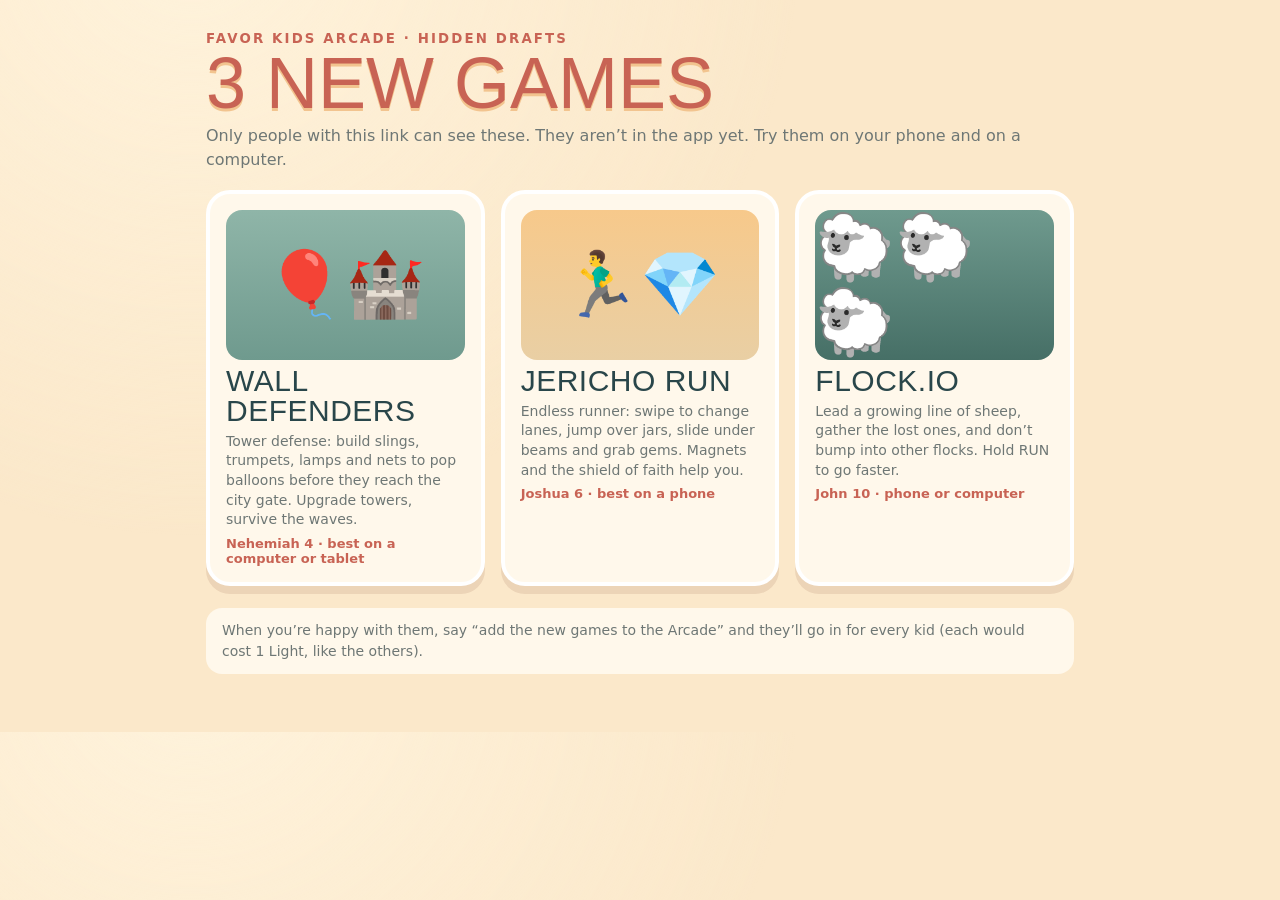
==== new-games-q8w3/index.html @ 2c7be0f5 "Hidden drafts: Wall Defenders (tower defense), Jericho Run (lane runner), Flock.io (sheep snake). No" ====
<!doctype html><html lang="en"><head><title>New games · draft</title>
<meta charset="utf-8"><meta name="viewport" content="width=device-width, initial-scale=1, viewport-fit=cover"><meta name="robots" content="noindex, nofollow">
<style>
@font-face{font-family:FavorSans;src:url('/favor-sans-bold.otf')}@font-face{font-family:Agharti;src:url('/agharti-bold.ttf')}
*{box-sizing:border-box}
body{margin:0;background:radial-gradient(circle at 15% -10%,#fff3dc 0,transparent 45%),#fbe8ca;color:#29464a;font-family:FavorSans,'Trebuchet MS',system-ui,sans-serif}
main{max-width:900px;margin:0 auto;padding:28px 16px 40px}
small{letter-spacing:.16em;font-weight:700;color:#c86354}
h1{font:400 clamp(44px,9vw,72px)/.9 Agharti,Impact,sans-serif;text-transform:uppercase;margin:4px 0 8px;color:#c86354;text-shadow:0 3px 0 #f2c48f}
p{margin:0 0 18px;color:#6e7775;line-height:1.5}
.grid{display:grid;grid-template-columns:repeat(auto-fit,minmax(240px,1fr));gap:16px}
a.card{display:flex;flex-direction:column;gap:6px;text-decoration:none;color:#29464a;background:#fff8eb;border:4px solid #fff;border-radius:24px;padding:16px;box-shadow:0 8px 0 #ecd4b7;transition:transform .15s}
a.card:hover{transform:translateY(-3px)}
.art{height:150px;border-radius:16px;display:grid;place-items:center;font-size:64px}
a.card b{font:400 30px/1 Agharti,Impact,sans-serif;text-transform:uppercase;letter-spacing:.5px}
a.card span{font-size:14px;color:#6e7775;line-height:1.4}
a.card i{font-style:normal;font-size:13px;color:#c86354;font-weight:700}
.note{margin-top:22px;background:#fff8eb;border-radius:16px;padding:12px 16px;font-size:14px}
</style></head><body><main>
<small>FAVOR KIDS ARCADE · HIDDEN DRAFTS</small>
<h1>3 new games</h1>
<p>Only people with this link can see these. They aren’t in the app yet. Try them on your phone and on a computer.</p>
<div class="grid">
  <a class="card" href="../arcade/walls.html"><div class="art" style="background:linear-gradient(#8fb5a8,#6f9a8e)">🎈🏰</div><b>Wall Defenders</b><span>Tower defense: build slings, trumpets, lamps and nets to pop balloons before they reach the city gate. Upgrade towers, survive the waves.</span><i>Nehemiah 4 · best on a computer or tablet</i></a>
  <a class="card" href="../arcade/runner.html"><div class="art" style="background:linear-gradient(#f7c98b,#e9cfa4)">🏃‍♂️💎</div><b>Jericho Run</b><span>Endless runner: swipe to change lanes, jump over jars, slide under beams and grab gems. Magnets and the shield of faith help you.</span><i>Joshua 6 · best on a phone</i></a>
  <a class="card" href="../arcade/flock.html"><div class="art" style="background:linear-gradient(#6f9a8e,#466f66)">🐑🐑🐑</div><b>Flock.io</b><span>Lead a growing line of sheep, gather the lost ones, and don’t bump into other flocks. Hold RUN to go faster.</span><i>John 10 · phone or computer</i></a>
</div>
<p class="note">When you’re happy with them, say “add the new games to the Arcade” and they’ll go in for every kid (each would cost 1 Light, like the others).</p>
</main></body></html>
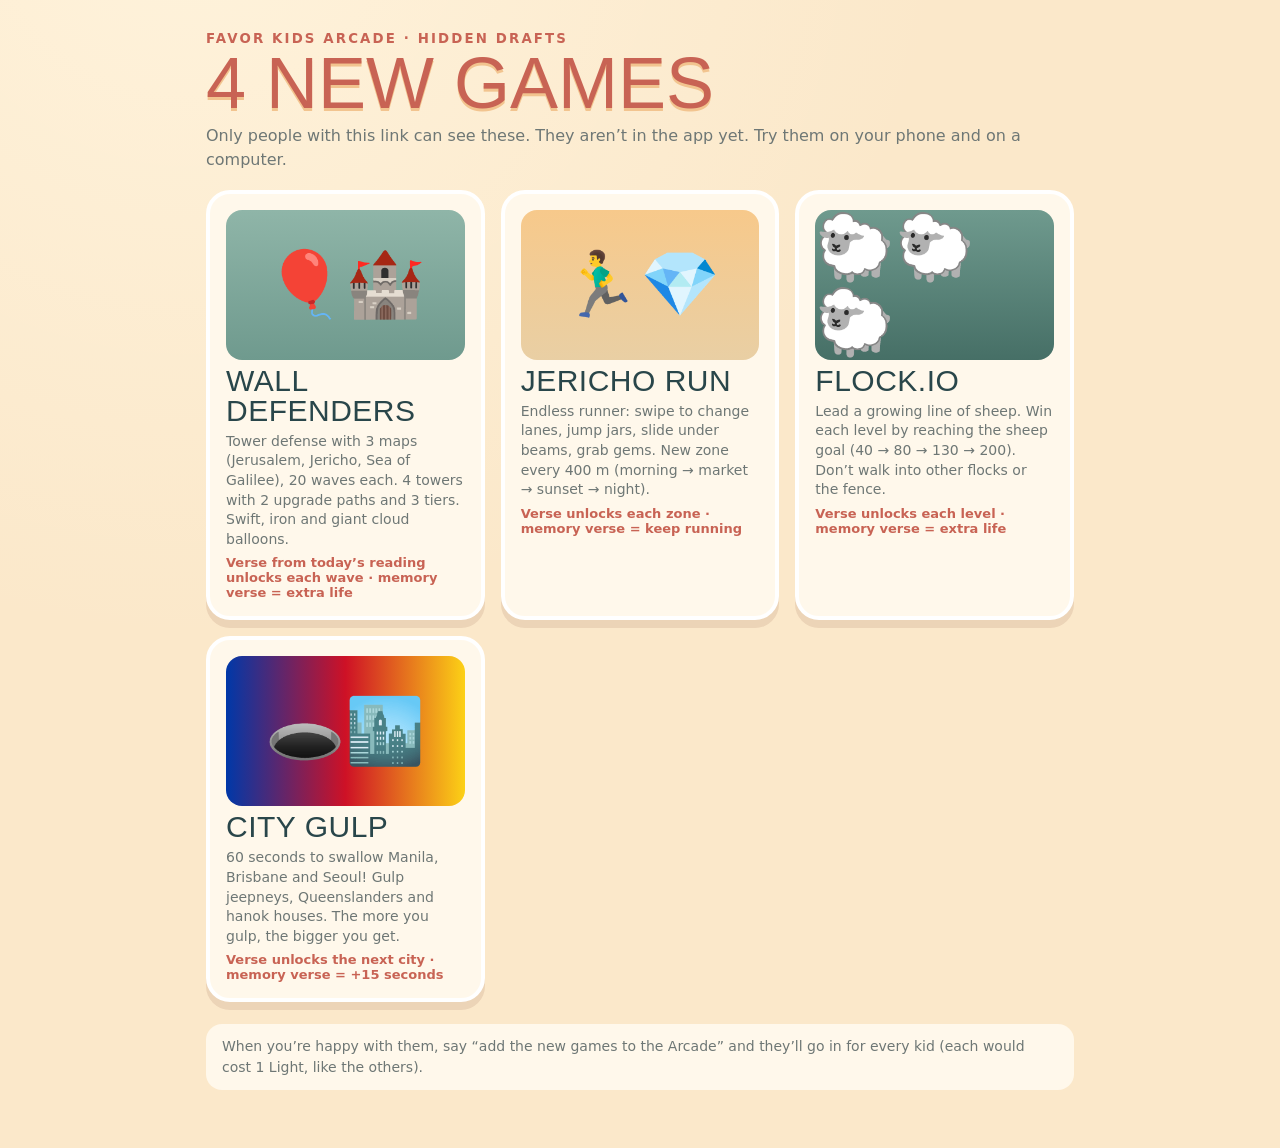
==== commit ccb56ebe: "Hidden game drafts v2: Wall Defenders maps/upgrade paths/boss balloons, Jericho Run camera + runner " ====
--- a/new-games-q8w3/index.html
+++ b/new-games-q8w3/index.html
@@ -18,12 +18,13 @@
 .note{margin-top:22px;background:#fff8eb;border-radius:16px;padding:12px 16px;font-size:14px}
 </style></head><body><main>
 <small>FAVOR KIDS ARCADE · HIDDEN DRAFTS</small>
-<h1>3 new games</h1>
+<h1>4 new games</h1>
 <p>Only people with this link can see these. They aren’t in the app yet. Try them on your phone and on a computer.</p>
 <div class="grid">
-  <a class="card" href="../arcade/walls.html"><div class="art" style="background:linear-gradient(#8fb5a8,#6f9a8e)">🎈🏰</div><b>Wall Defenders</b><span>Tower defense: build slings, trumpets, lamps and nets to pop balloons before they reach the city gate. Upgrade towers, survive the waves.</span><i>Nehemiah 4 · best on a computer or tablet</i></a>
-  <a class="card" href="../arcade/runner.html"><div class="art" style="background:linear-gradient(#f7c98b,#e9cfa4)">🏃‍♂️💎</div><b>Jericho Run</b><span>Endless runner: swipe to change lanes, jump over jars, slide under beams and grab gems. Magnets and the shield of faith help you.</span><i>Joshua 6 · best on a phone</i></a>
-  <a class="card" href="../arcade/flock.html"><div class="art" style="background:linear-gradient(#6f9a8e,#466f66)">🐑🐑🐑</div><b>Flock.io</b><span>Lead a growing line of sheep, gather the lost ones, and don’t bump into other flocks. Hold RUN to go faster.</span><i>John 10 · phone or computer</i></a>
+  <a class="card" href="../arcade/walls.html"><div class="art" style="background:linear-gradient(#8fb5a8,#6f9a8e)">🎈🏰</div><b>Wall Defenders</b><span>Tower defense with 3 maps (Jerusalem, Jericho, Sea of Galilee), 20 waves each. 4 towers with 2 upgrade paths and 3 tiers. Swift, iron and giant cloud balloons.</span><i>Verse from today’s reading unlocks each wave · memory verse = extra life</i></a>
+  <a class="card" href="../arcade/runner.html"><div class="art" style="background:linear-gradient(#f7c98b,#e9cfa4)">🏃‍♂️💎</div><b>Jericho Run</b><span>Endless runner: swipe to change lanes, jump jars, slide under beams, grab gems. New zone every 400 m (morning → market → sunset → night).</span><i>Verse unlocks each zone · memory verse = keep running</i></a>
+  <a class="card" href="../arcade/flock.html"><div class="art" style="background:linear-gradient(#6f9a8e,#466f66)">🐑🐑🐑</div><b>Flock.io</b><span>Lead a growing line of sheep. Win each level by reaching the sheep goal (40 → 80 → 130 → 200). Don’t walk into other flocks or the fence.</span><i>Verse unlocks each level · memory verse = extra life</i></a>
+  <a class="card" href="../arcade/gulp.html"><div class="art" style="background:linear-gradient(90deg,#0038a8,#ce1126 50%,#fcd116)">🕳️🏙️</div><b>City Gulp</b><span>60 seconds to swallow Manila, Brisbane and Seoul! Gulp jeepneys, Queenslanders and hanok houses. The more you gulp, the bigger you get.</span><i>Verse unlocks the next city · memory verse = +15 seconds</i></a>
 </div>
 <p class="note">When you’re happy with them, say “add the new games to the Arcade” and they’ll go in for every kid (each would cost 1 Light, like the others).</p>
 </main></body></html>
